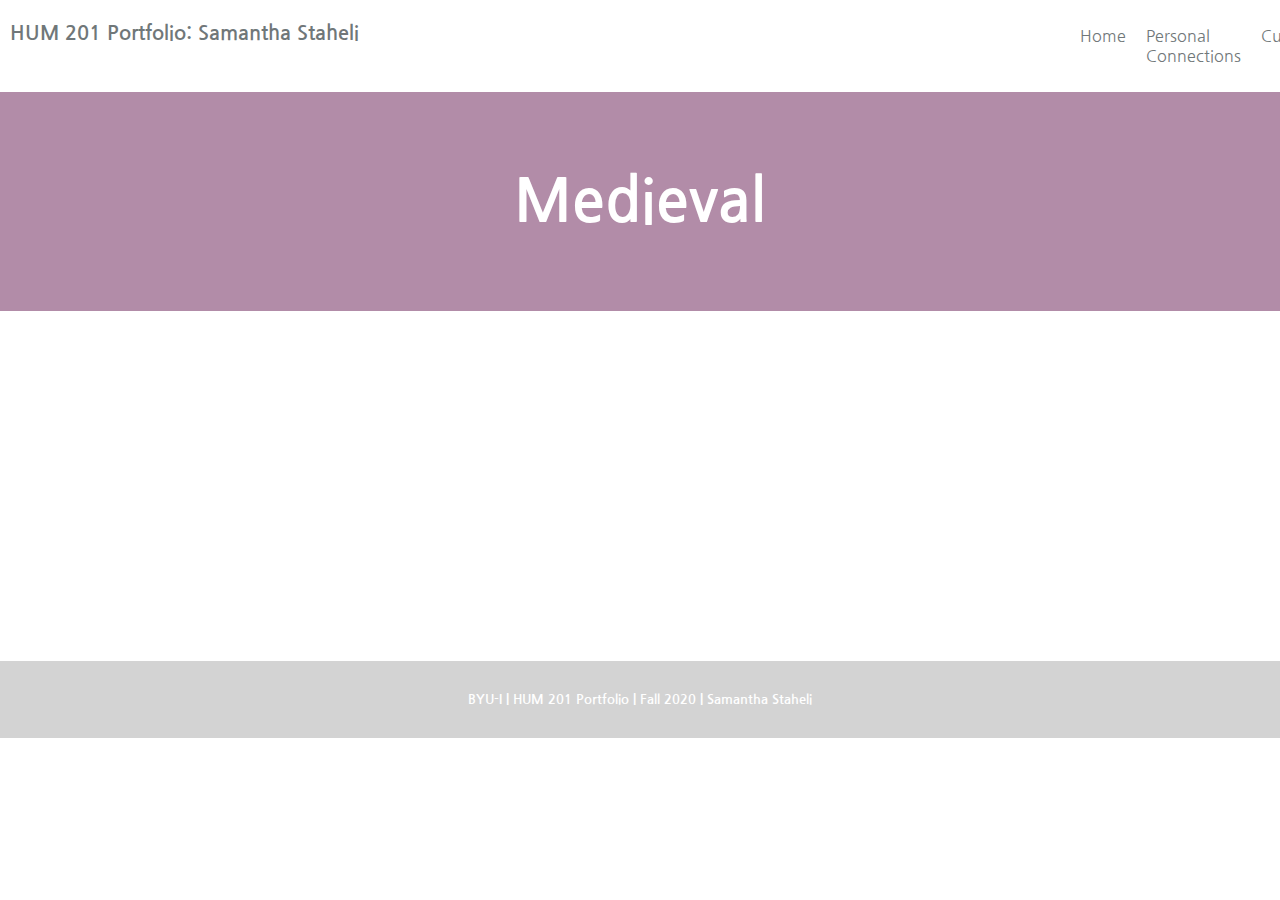
==== culture-medieval.html @ e314b75c "portfolio check done" ====
<!DOCTYPE html>
<html lang="en">
<head>
    <meta charset="UTF-8">
    <meta name="viewport" content="width=device-width, initial-scale=1.0">
    <link href='css/main.css' rel='stylesheet'>
    <title>HUM 201 Portfolio for Assignments: Medieval Cultural Overview</title>
</head>
<body>
    <header>
        <h1 class="navTitle">HUM 201 Portfolio: Samantha Staheli</h1>
        <div class='navBar'>
        <ul class='navList'>
            <li class='navListItem'><a href='index.html'>Home</a></li>
            <li class='navListItem'><a href='pc-home.html'>Personal Connections</a></li>
            <li class='navListItem'><a href='cultures-home.html'>Cultures</a></li>
        </ul>
        </div>
    </header>
    <main>
        <h1 class="subPageHeader">Medieval</h1>
        <div class="cultureContent" style="padding-bottom: 350px;">
        
        </div>
    </main>
    <footer>
        <h5>BYU-I | HUM 201 Portfolio | Fall 2020 | Samantha Staheli</h5>
    </footer>
</body>
</html>
---- css/main.css ----
@import url('https://fonts.googleapis.com/css2?family=Lato:ital,wght@0,100;0,300;0,400;0,700;0,900;1,100;1,300;1,400;1,700;1,900&display=swap');
@import url('https://fonts.googleapis.com/css2?family=Nanum+Gothic:wght@400;700&family=Work+Sans:ital,wght@0,300;0,400;0,500;0,600;1,300;1,400;1,500;1,600&display=swap');

:root {
    --gray: rgb(112, 119, 121);
    --text-color: rgb(67, 73, 75);
    --purple: #AA809F;
    --orange: rgb(221, 165, 128);
    --white: white;
    --light-gray: lightgray; 
}

body {
    font-family: 'Nanum Gothic', sans-serif;
    font-size: 16px;
    margin: 0;
    color: var(--text-color);
}

header {
    display: grid;
    grid-template-columns: 1020px auto;
    grid-template-rows: auto;
    padding: 10px;
    background-color: var(--white);
    color: var(--gray);
}

.navTitle {
    font-size: 20px;
    grid-column: 1/2;
    grid-row: 1/2;
}

.navBar {
    grid-column: 2/3;
    grid-row: 1/2;
}

.navList {
    display: flex;
    flex-direction: row;
}

.navListItem {
    list-style: none;
    padding: 0px 10px 0px 10px;
    
}

a {
    text-decoration: none;
    color: var(--gray);
}

a:hover {
    text-decoration: underline;
    color: var(--purple);
}

a:visted {
    color: var(--gray);
}

.headerImg {
    width: 100%;
    position: absolute;
    margin: 0;
}

.headerTitle {
    position: relative;
    margin: 0;
    padding: 200px;
    color: var(--white);
    font-size: 78px;
    font-weight: 700;
}

.rectangle {
    background-color: var(--purple);
    width: 510px;
    height: 22px;
    opacity: 0.85;
}

.container {
    padding: 261.5px 0px 0px 200px;
    position: absolute;
}

.rectangle2 {
    background-color: var(--purple);
    width: 737px;
    height: 22px;
    opacity: 0.85;
}

.container2 {
    padding: 351px 0px 0px 200px;
    position: absolute;
}

/* content */
.content {
    margin: auto;
    max-width: 900px;
}

.subPageHeader {
    color: var(--white);
    text-align: center;
    font-size: 60px;
    padding: 80px;
    background-color: var(--purple);
    margin: 0px;
    opacity: 0.9;
}

/* link list */
.linkList {
    display: flex;
    text-decoration: none;
    flex-wrap: wrap;
    justify-content: center;
    padding-left: 0;
    margin: 60px 0px 100px 0px;
}
.linkBox {
    display: flex;
    width: 200px;
    height: 120px;
    margin: 20px;
    font-size: 18px;
    list-style-type: none;
    text-align: center;
    justify-content: center;
    align-items: center;
    border-radius: 8px;
    border: 2px solid var(--purple);
    background-color: var(--purple);
    color: white;
    opacity: 0.9;
}

.linkBox a {
    color: var(--white);
    padding: 20px;
    line-height: 1.5rem;
}

.linkBox a:hover {
    color: var(--purple);
    text-decoration: none;
}

.linkBox:hover {
    color: var(--purple);
    background-color: var(--white);
    border: 2px solid var(--purple);
}

/* assignments page */
.assignmentPageHeaderDiv {
    margin: 0px;
    position: relative;
    text-align: center;
    padding-top: 40px;
}

.assignmentPageHeaderDiv h1 {
    font-size: 60px;
}

.assignmentPageHeaderDiv h2 {
    font-size: 20px;
}

#pc2 {
    color: rgb(255, 217, 170);
}

#pc3 {
    color: var(--white);
}

#pc4 {
    color: rgb(25, 57, 70); 
}

#pc5 {
    color: white;
}

p {
    line-height: 1.5rem;
    font-size: 16px;
    text-indent: 32px;
}

p:first-child {
    padding-top: 100px;
}

#pc2FristP {
    padding-top: 160px;
}

#pc4firstp {
    padding-top: 150px;
}

p:last-child {
    padding-bottom: 100px;
}

/* culture page */
.cultureContent {
    margin: auto;
    max-width: 900px;
    padding-bottom: 100px;
}

.cultureContent p:first-child {
    padding-top: 30px;
}

.cultureContent p:last-child {
    padding-bottom: 50px;
}

.cultureContent h2 {
    padding-top: 40px;
}

.cultureContent h3 {
    font-size: 18px;
}

.map {
    float: right;
    padding-left: 20px;
}

.artworkDivG {
    margin-top: 80px;
    margin-bottom: 60px;
}

.artworkDivG:first-child {
    margin-top: 0px;
    margin-bottom: 60px;
}

.artRight {
    float: right;
    padding-left: 20px;
}

.artLeft {
    float: left;
    padding-right: 30px;
}

footer {
    background-color: var(--light-gray);
    padding: 10px;
    text-align: center;
    color: var(--white);
}
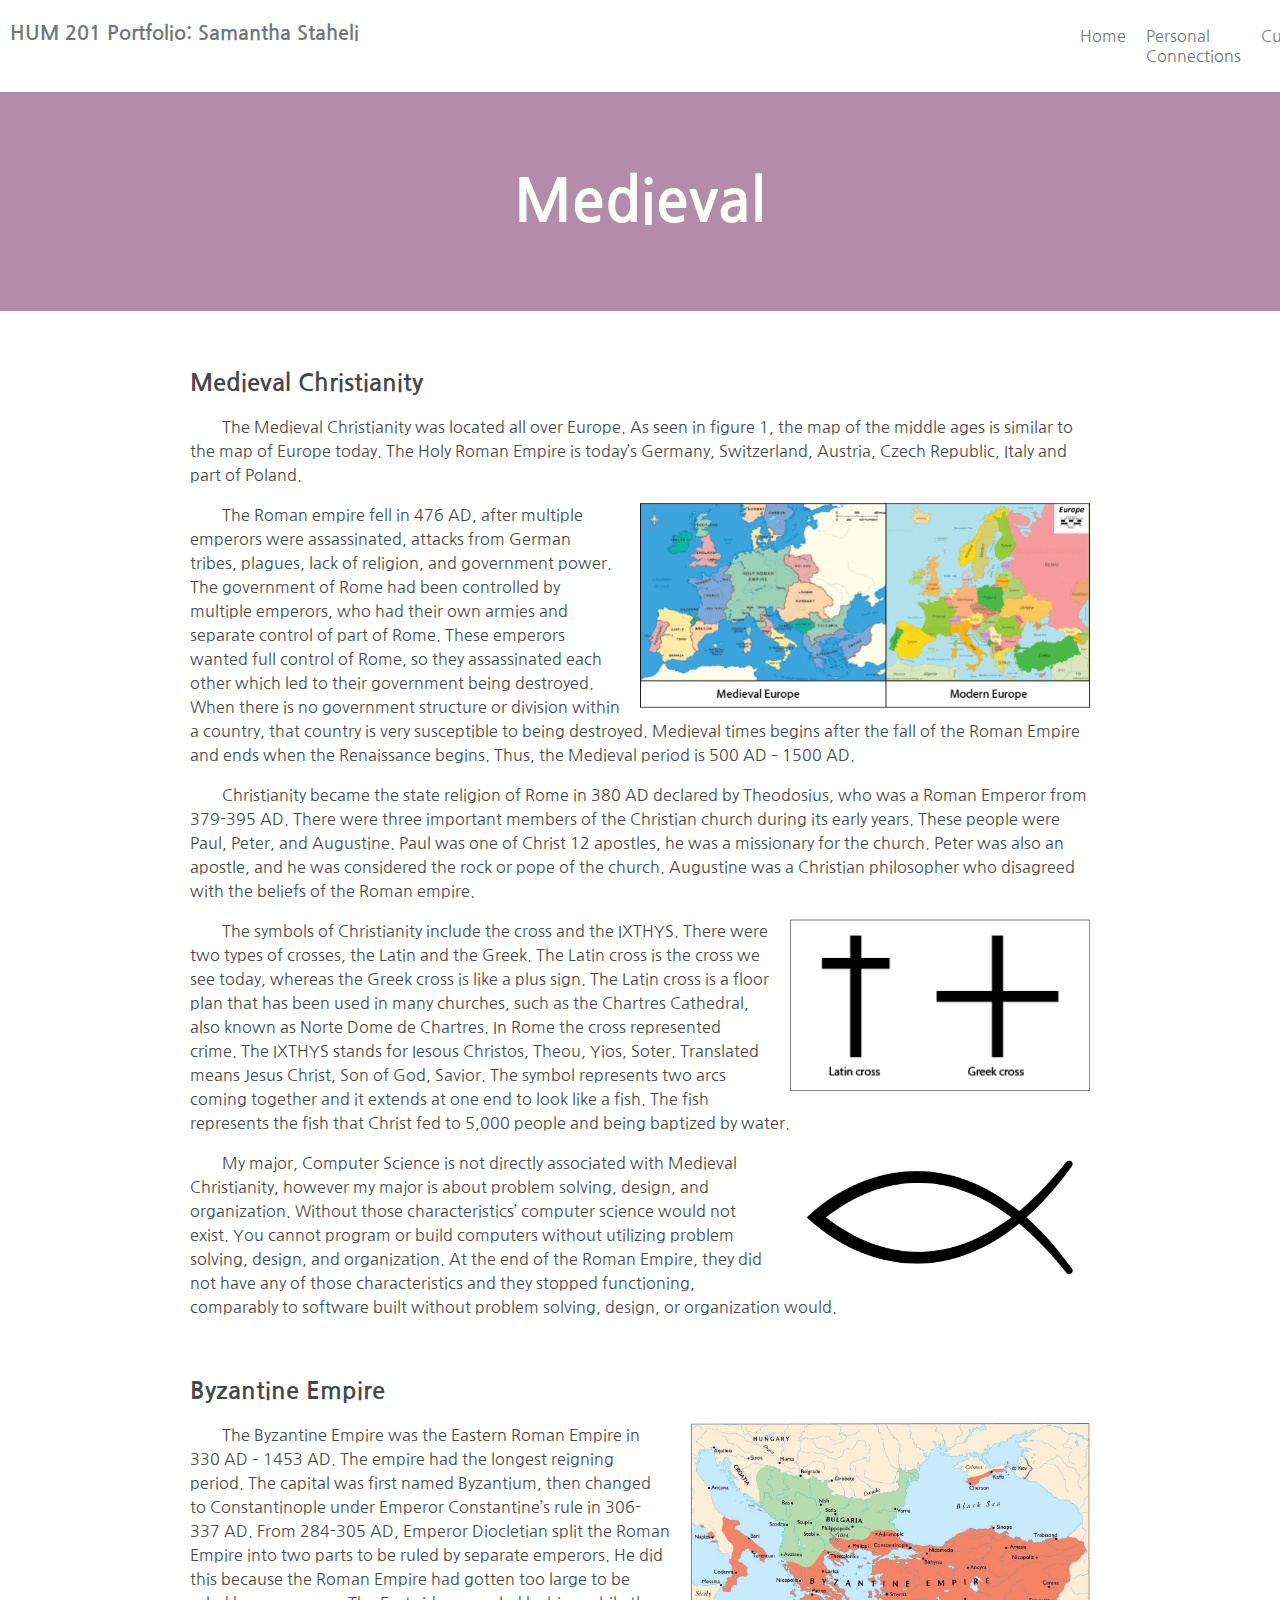
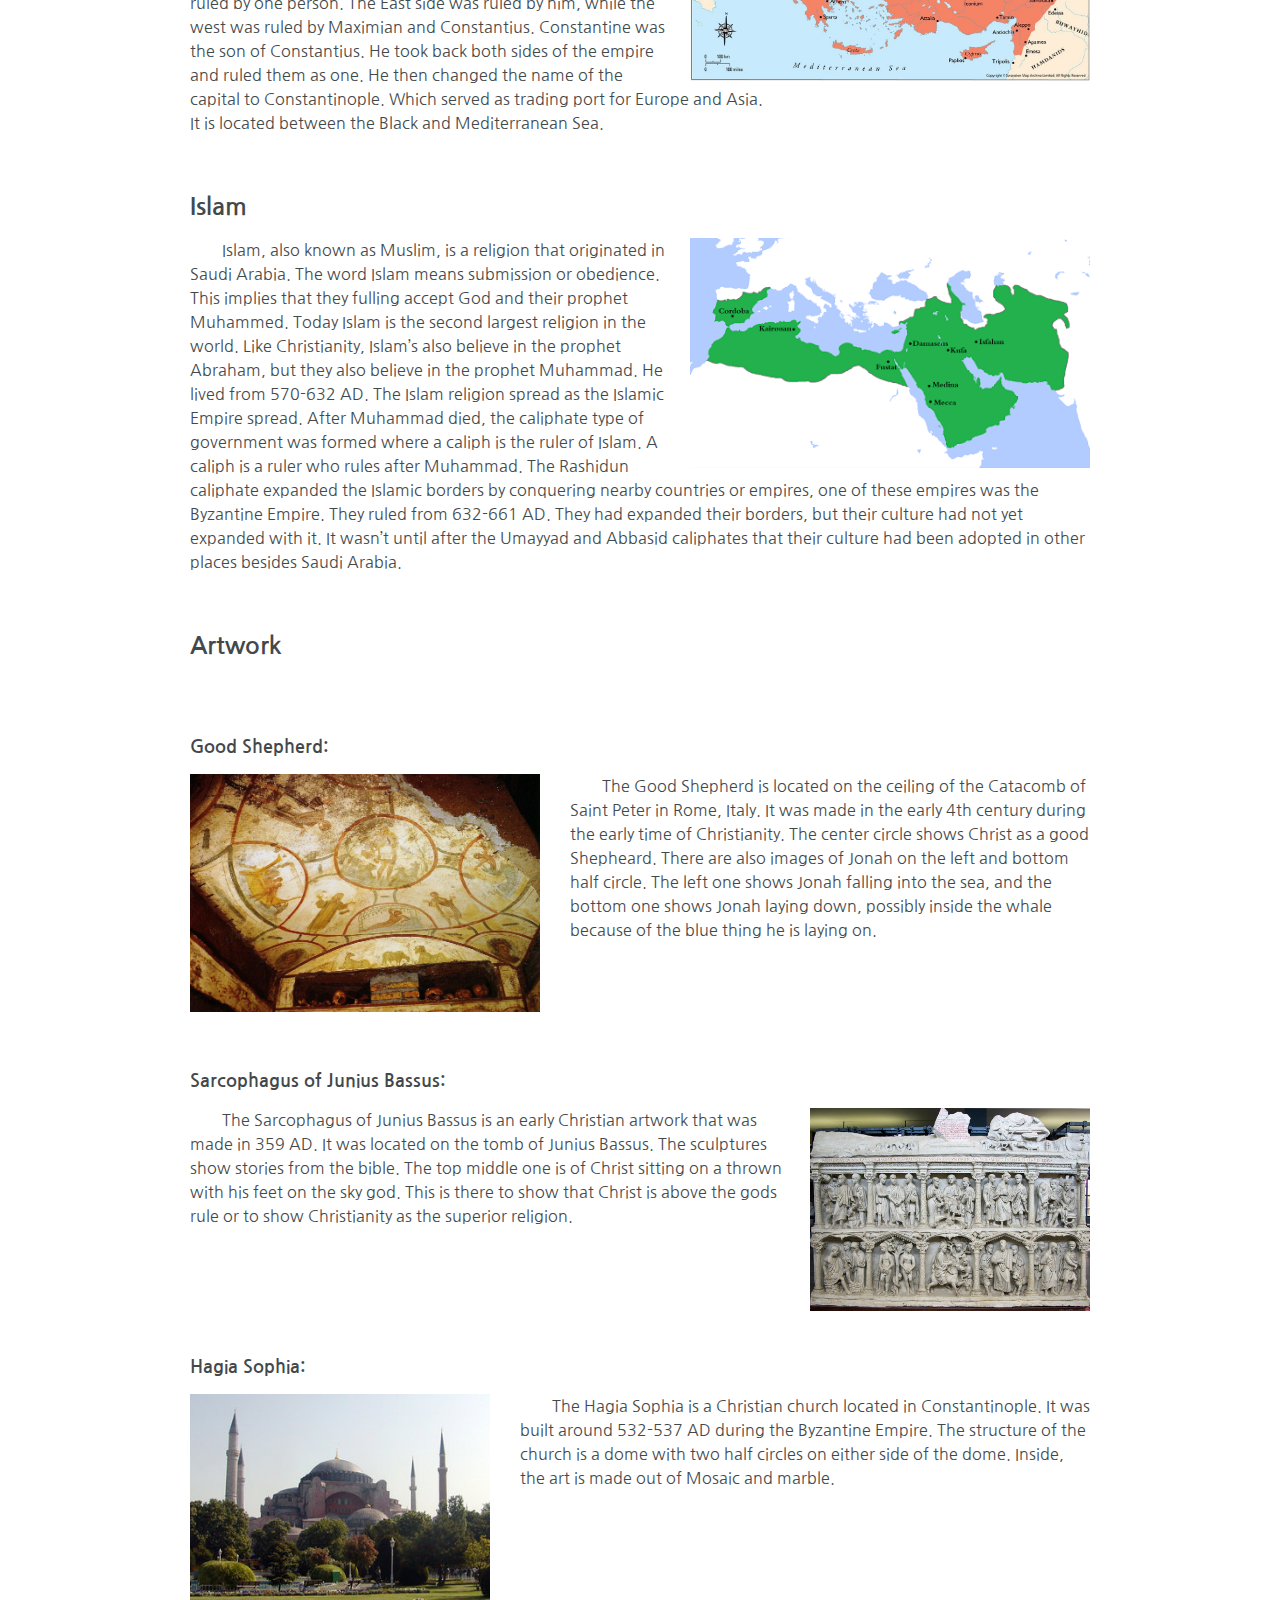
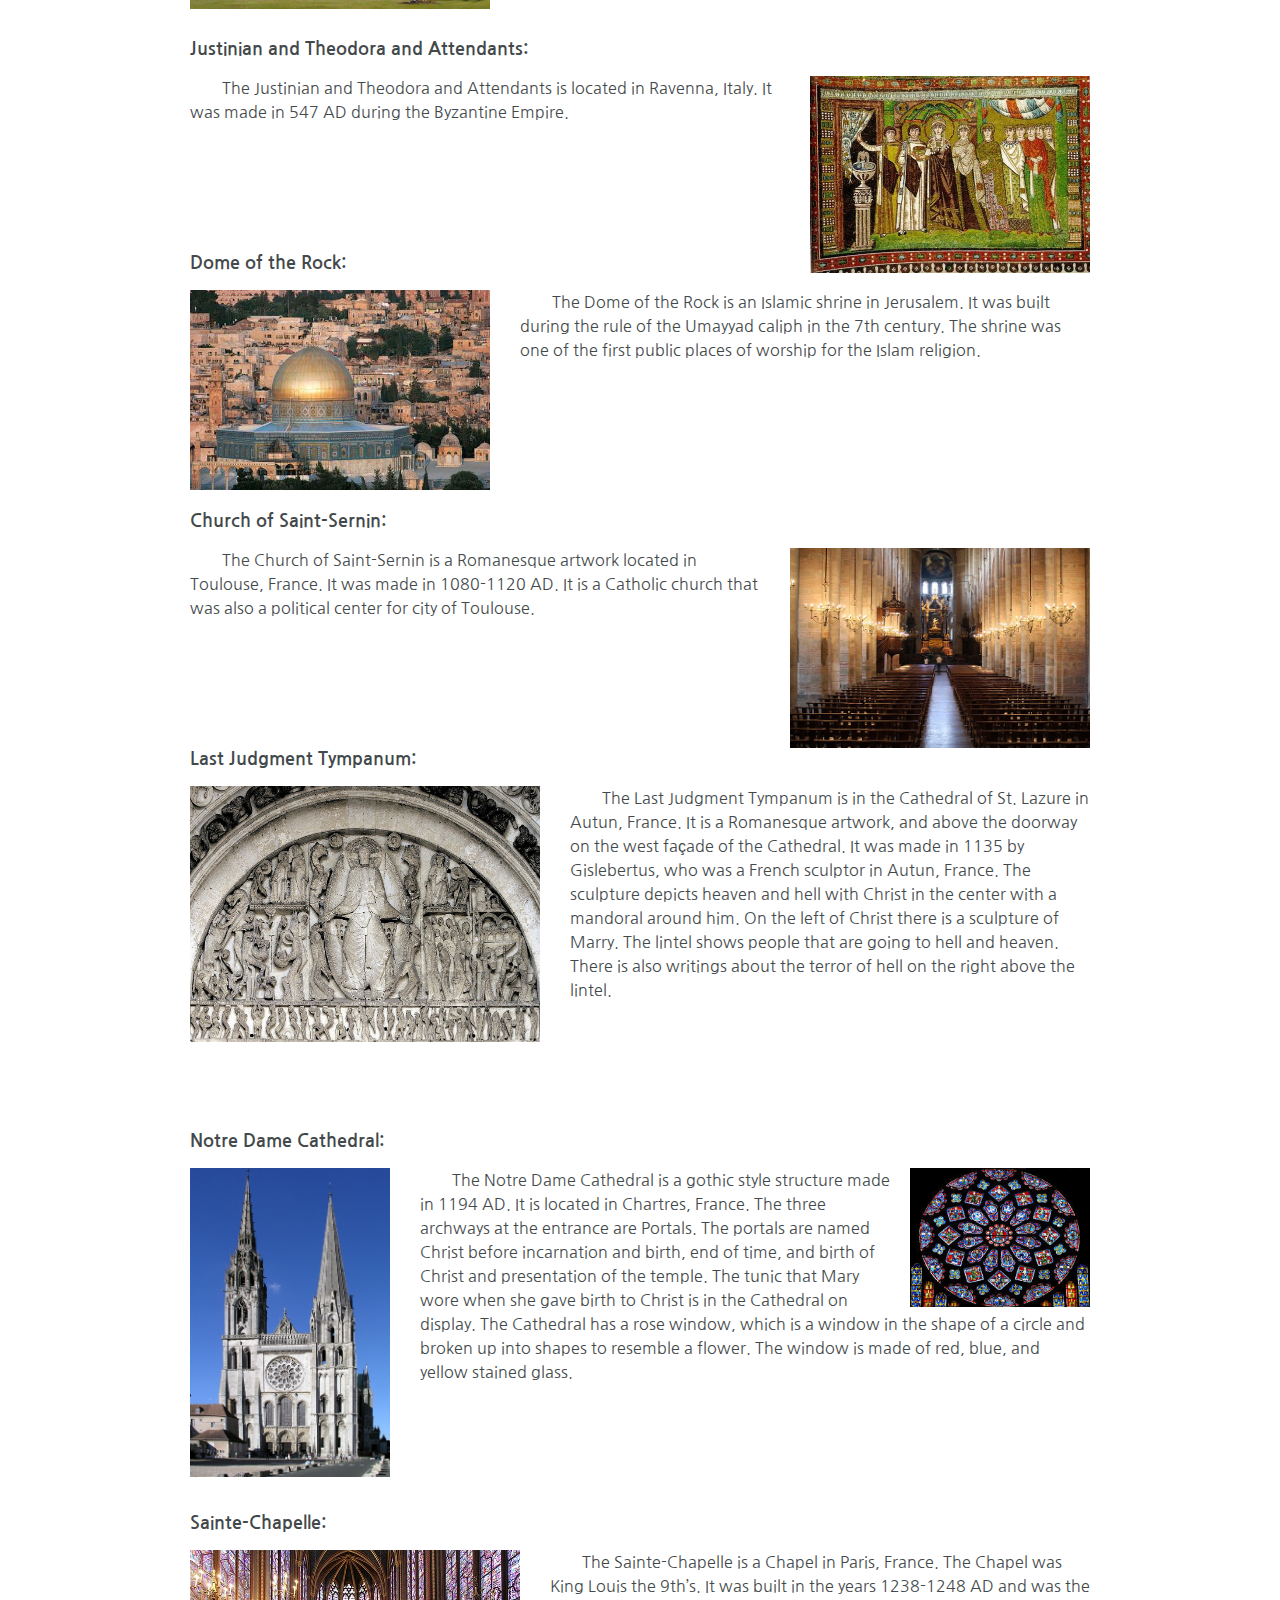
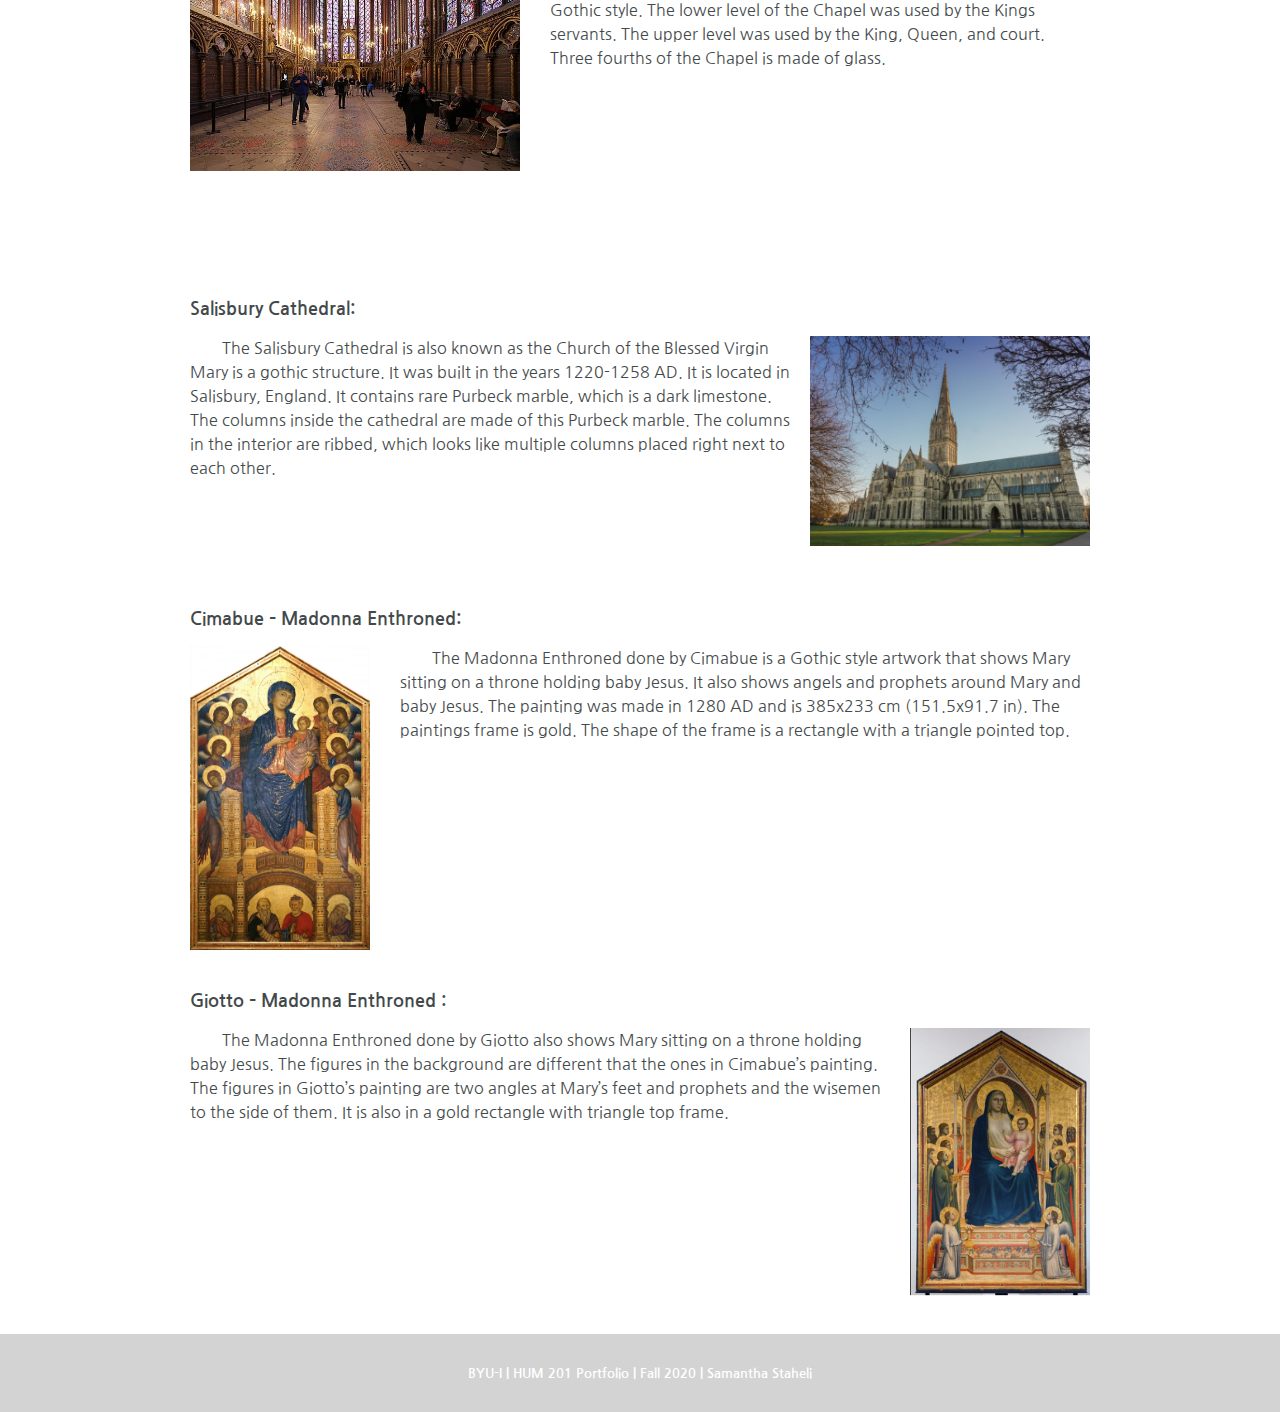
==== commit 6ffecde9: "cultures done" ====
--- a/culture-medieval.html
+++ b/culture-medieval.html
@@ -19,8 +19,88 @@
     </header>
     <main>
         <h1 class="subPageHeader">Medieval</h1>
-        <div class="cultureContent" style="padding-bottom: 350px;">
-        
+        <div class="cultureContent">
+            <h2>Medieval Christianity</h2>
+            <p>The Medieval Christianity was located all over Europe. As seen in figure 1, the map of the middle ages is similar to the map of Europe today. The Holy Roman Empire is today’s Germany, Switzerland, Austria, Czech Republic, Italy and part of Poland.</p>
+            <img class="map" src="img/medieval/medieval-map.png" alt="medieval europe versus modern europe map" width="450px">
+            <p>The Roman empire fell in 476 AD, after multiple emperors were assassinated, attacks from German tribes, plagues, lack of religion, and government power. The government of Rome had been controlled by multiple emperors, who had their own armies and separate control of part of Rome. These emperors wanted full control of Rome, so they assassinated each other which led to their government being destroyed. When there is no government structure or division within a country, that country is very susceptible to being destroyed. Medieval times begins after the fall of the Roman Empire and ends when the Renaissance begins. Thus, the Medieval period is 500 AD – 1500 AD. </p>
+            <p>Christianity became the state religion of Rome in 380 AD declared by Theodosius, who was a Roman Emperor from 379-395 AD. There were three important members of the Christian church during its early years. These people were Paul, Peter, and Augustine. Paul was one of Christ 12 apostles, he was a missionary for the church. Peter was also an apostle, and he was considered the rock or pope of the church. Augustine was a Christian philosopher who disagreed with the beliefs of the Roman empire. </p>
+            <img class="map" src="img/medieval/cross.png" alt="latin cross versus greek cross" width="300px">
+            <p>The symbols of Christianity include the cross and the IXTHYS. There were two types of crosses, the Latin and the Greek. The Latin cross is the cross we see today, whereas the Greek cross is like a plus sign. The Latin cross is a floor plan that has been used in many churches, such as the Chartres Cathedral, also known as Norte Dome de Chartres. In Rome the cross represented crime. The IXTHYS stands for Iesous Christos, Theou, Yios, Soter. Translated means Jesus Christ, Son of God, Savior. The symbol represents two arcs coming together and it extends at one end to look like a fish. The fish represents the fish that Christ fed to 5,000 people and being baptized by water.  </p>
+            <img class="map" src="img/medieval/IXTHYS.jpg" alt="Christian symbol of fish" width="300px">
+            <p>My major, Computer Science is not directly associated with Medieval Christianity, however my major is about problem solving, design, and organization. Without those characteristics’ computer science would not exist. You cannot program or build computers without utilizing problem solving, design, and organization. At the end of the Roman Empire, they did not have any of those characteristics and they stopped functioning, comparably to software built without problem solving, design, or organization would. </p>
+           
+            <h2>Byzantine Empire</h2>            
+            <img class="map" src="img/medieval/byzantine-map.jpg" alt="Map of the Byzantine Empire" width="400px">
+            <p>The Byzantine Empire was the Eastern Roman Empire in 330 AD – 1453 AD. The empire had the longest reigning period. The capital was first named Byzantium, then changed to Constantinople under Emperor Constantine’s rule in 306-337 AD. From 284-305 AD, Emperor Diocletian split the Roman Empire into two parts to be ruled by separate emperors. He did this because the Roman Empire had gotten too large to be ruled by one person. The East side was ruled by him, while the west was ruled by Maximian and Constantius. Constantine was the son of Constantius. He took back both sides of the empire and ruled them as one. He then changed the name of the capital to Constantinople. Which served as trading port for Europe and Asia. <br>It is located between the Black and Mediterranean Sea. </p>
+
+            <h2>Islam</h2>
+            <img class="map" src="img/medieval/islamic-map.png" alt="Map of the Islamic Empire" width="400px">
+            <p>Islam, also known as Muslim, is a religion that originated in Saudi Arabia. The word Islam means submission or obedience. This implies that they fulling accept God and their prophet Muhammed. Today Islam is the second largest religion in the world. Like Christianity, Islam’s also believe in the prophet Abraham, but they also believe in the prophet Muhammad. He lived from 570-632 AD. The Islam religion spread as the Islamic Empire spread. After Muhammad died, the caliphate type of government was formed where a caliph is the ruler of Islam. A caliph is a ruler who rules after Muhammad. The Rashidun caliphate expanded the Islamic borders by conquering nearby countries or empires, one of these empires was the Byzantine Empire. They ruled from 632-661 AD. They had expanded their borders, but their culture had not yet expanded with it. It wasn’t until after the Umayyad and Abbasid caliphates that their culture had been adopted in other places besides Saudi Arabia.  </p>
+           
+            <h2>Artwork</h2>
+            <div class="artworkDivG">
+                <h3>Good Shepherd:</h3>
+                <img class="artLeft" width="350px" src="img/medieval/Good-Shepherd.jpg" alt="Good Shepherd">
+                <p>The Good Shepherd is located on the ceiling of the Catacomb of Saint Peter in Rome, Italy. It was made in the early 4th century during the early time of Christianity. The center circle shows Christ as a good Shepheard. There are also images of Jonah on the left and bottom half circle. The left one shows Jonah falling into the sea, and the bottom one shows Jonah laying down, possibly inside the whale because of the blue thing he is laying on.</p>
+            </div>
+            <div class="artworkDivG">
+                <h3>Sarcophagus of Junius Bassus:</h3>
+                <img class="artRight" width="280px" src="img/medieval/Sarcophagus-Junius.jpg" alt="Sarcophagus of Junius Bassus">
+                <p>The Sarcophagus of Junius Bassus is an early Christian artwork that was made in 359 AD. It was located on the tomb of Junius Bassus. The sculptures show stories from the bible. The top middle one is of Christ sitting on a thrown with his feet on the sky god. This is there to show that Christ is above the gods rule or to show Christianity as the superior religion. </p>
+            </div>
+            <div class="artworkDivG">
+                <h3>Hagia Sophia:</h3>
+                <img class="artLeft" width="300px" src="img/medieval/Hagia-Sophia.jpg" alt="Hagia Sophia">
+                <p>The Hagia Sophia is a Christian church located in Constantinople. It was built around 532-537 AD during the Byzantine Empire. The structure of the church is a dome with two half circles on either side of the dome. Inside, the art is made out of Mosaic and marble. </p>
+            </div>
+            <div class="artworkDivG">
+                <h3 style="margin-top: 100px;">Justinian and Theodora and Attendants:</h3>
+                <img class="artRight" width="280px" src="img/medieval/theodora-attendants.JPG" alt="Justinian and Theodora and Attendants">
+                <p>The Justinian and Theodora and Attendants is located in Ravenna, Italy. It was made in 547 AD during the Byzantine Empire. </p>
+            </div>
+            
+            <div class="artworkDivG">
+                <h3>Dome of the Rock:</h3>
+                <img class="artLeft" width="300px" src="img/medieval/dome-rock.JPG" alt="Dome of the Rock">
+                <p>The Dome of the Rock is an Islamic shrine in Jerusalem. It was built during the rule of the Umayyad caliph in the 7th century. The shrine was one of the first public places of worship for the Islam religion.  </p>
+            </div>
+            <div class="artworkDivG">
+                <h3 style="margin-top: 100px;">Church of Saint-Sernin:</h3>
+                <img class="artRight" width="300px" src="img/medieval/saint-sernin.jpg" alt="Church of Saint-Sernin">
+                <p>The Church of Saint-Sernin is a Romanesque artwork located in Toulouse, France. It was made in 1080-1120 AD. It is a Catholic church that was also a political center for city of Toulouse. </p>
+            </div>
+            <div class="artworkDivG">
+                <h3>Last Judgment Tympanum:</h3>
+                <img class="artLeft" width="350px" src="img/medieval/last-judgement-typanum.jpg" alt="Last Judgment Tympanum">
+                <p>The Last Judgment Tympanum is in the Cathedral of St. Lazure in Autun, France. It is a Romanesque artwork, and above the doorway on the west façade of the Cathedral. It was made in 1135 by Gislebertus, who was a French sculptor in Autun, France. The sculpture depicts heaven and hell with Christ in the center with a mandoral around him. On the left of Christ there is a sculpture of Marry. The lintel shows people that are going to hell and heaven. There is also writings about the terror of hell on the right above the lintel.  </p>
+            </div>
+            <div class="artworkDivG">
+                <h3>Notre Dame Cathedral:</h3>
+                <img class="artLeft" width="200px" src="img/medieval/notre-dame.jpg" alt="Notre Dame Cathedral">
+                <img class="artRight" width="180px" src="img/medieval/notre-dame-rose-window.jpeg" alt="Notre Dame Rose Window">
+                <p>The Notre Dame Cathedral is a gothic style structure made in 1194 AD. It is located in Chartres, France. The three archways at the entrance are Portals. The portals are named Christ before incarnation and birth, end of time, and birth of Christ and presentation of the temple. The tunic that Mary wore when she gave birth to Christ is in the Cathedral on display. The Cathedral has a rose window, which is a window in the shape of a circle and broken up into shapes to resemble a flower. The window is made of red, blue, and yellow stained glass.</p>
+            </div>
+            <div class="artworkDivG">
+                <h3>Sainte-Chapelle:</h3>
+                <img class="artLeft" width="330px" src="img/medieval/sainte-chapelle.jpg" alt="Sainte-Chapelle">
+                <p>The Sainte-Chapelle is a Chapel in Paris, France. The Chapel was King Louis the 9th’s. It was built in the years 1238-1248 AD and was the Gothic style. The lower level of the Chapel was used by the Kings servants. The upper level was used by the King, Queen, and court. Three fourths of the Chapel is made of glass.   		</p>
+            </div>
+            <div class="artworkDivG">
+                <h3 style="margin-top: 180px;">Salisbury Cathedral:</h3>
+                <img class="artRight" width="280px" src="img/medieval/salisbury-cathedral.jpg" alt="Salisbury Cathedral">
+                <p>The Salisbury Cathedral is also known as the Church of the Blessed Virgin Mary is a gothic structure. It was built in the years 1220-1258 AD. It is located in Salisbury, England. It contains rare Purbeck marble, which is a dark limestone. The columns inside the cathedral are made of this Purbeck marble. The columns in the interior are ribbed, which looks like multiple columns placed right next to each other.     			</p>
+            </div>
+            <div class="artworkDivG">
+                <h3>Cimabue – Madonna Enthroned:</h3>
+                <img class="artLeft" width="180px" src="img/medieval/Cimabue.jpg" alt="Cimabue – Madonna Enthroned">
+                <p>The Madonna Enthroned done by Cimabue is a Gothic style artwork that shows Mary sitting on a throne holding baby Jesus. It also shows angels and prophets around Mary and baby Jesus. The painting was made in 1280 AD and is 385x233 cm (151.5x91.7 in). The paintings frame is gold. The shape of the frame is a rectangle with a triangle pointed top. 	</p>
+            </div>
+            <div class="artworkDivG">
+                <h3 style="margin-top: 200px;">Giotto – Madonna Enthroned :</h3>
+                <img class="artRight" width="180px" src="img/medieval/gitto.png" alt="Giotto – Madonna Enthroned ">
+                <p>The Madonna Enthroned done by Giotto also shows Mary sitting on a throne holding baby Jesus. The figures in the background are different that the ones in Cimabue’s painting. The figures in Giotto’s painting are two angles at Mary’s feet and prophets and the wisemen to the side of them. It is also in a gold rectangle with triangle top frame. </p>
+            </div>
         </div>
     </main>
     <footer>
